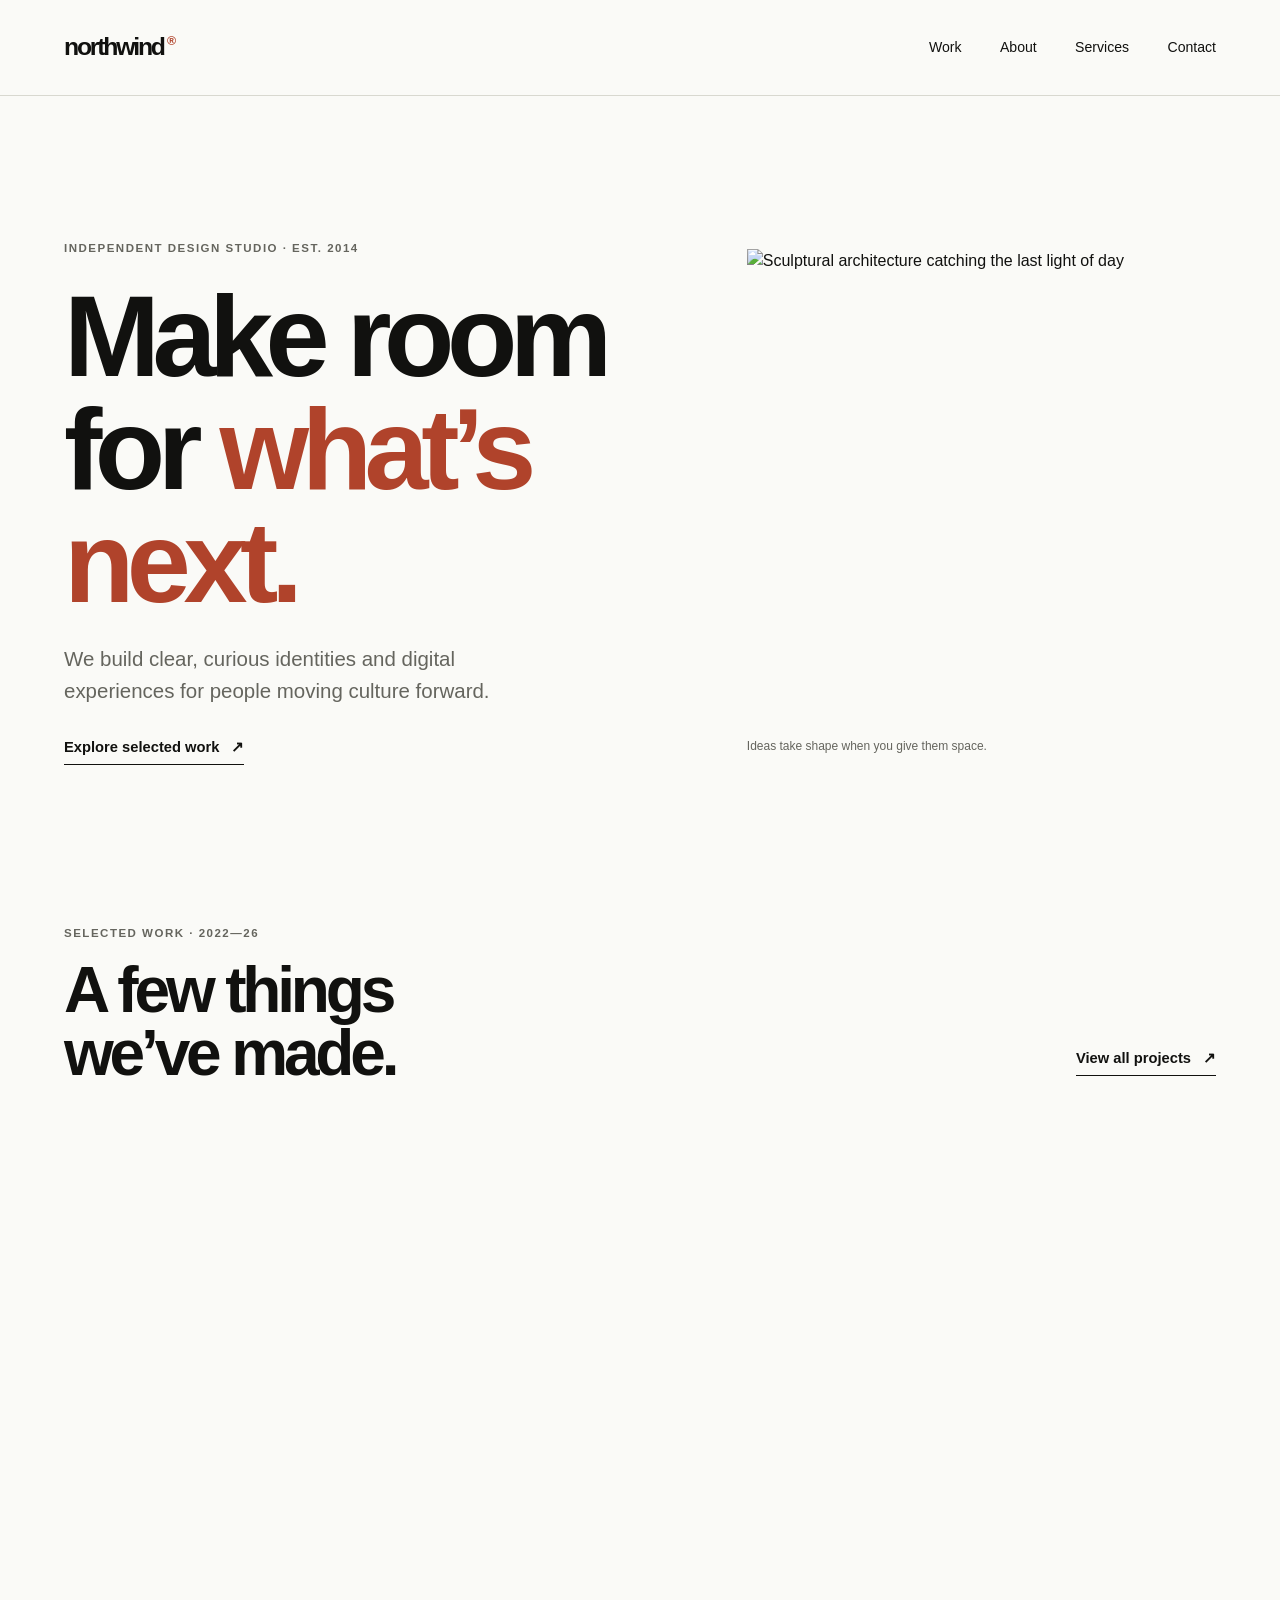
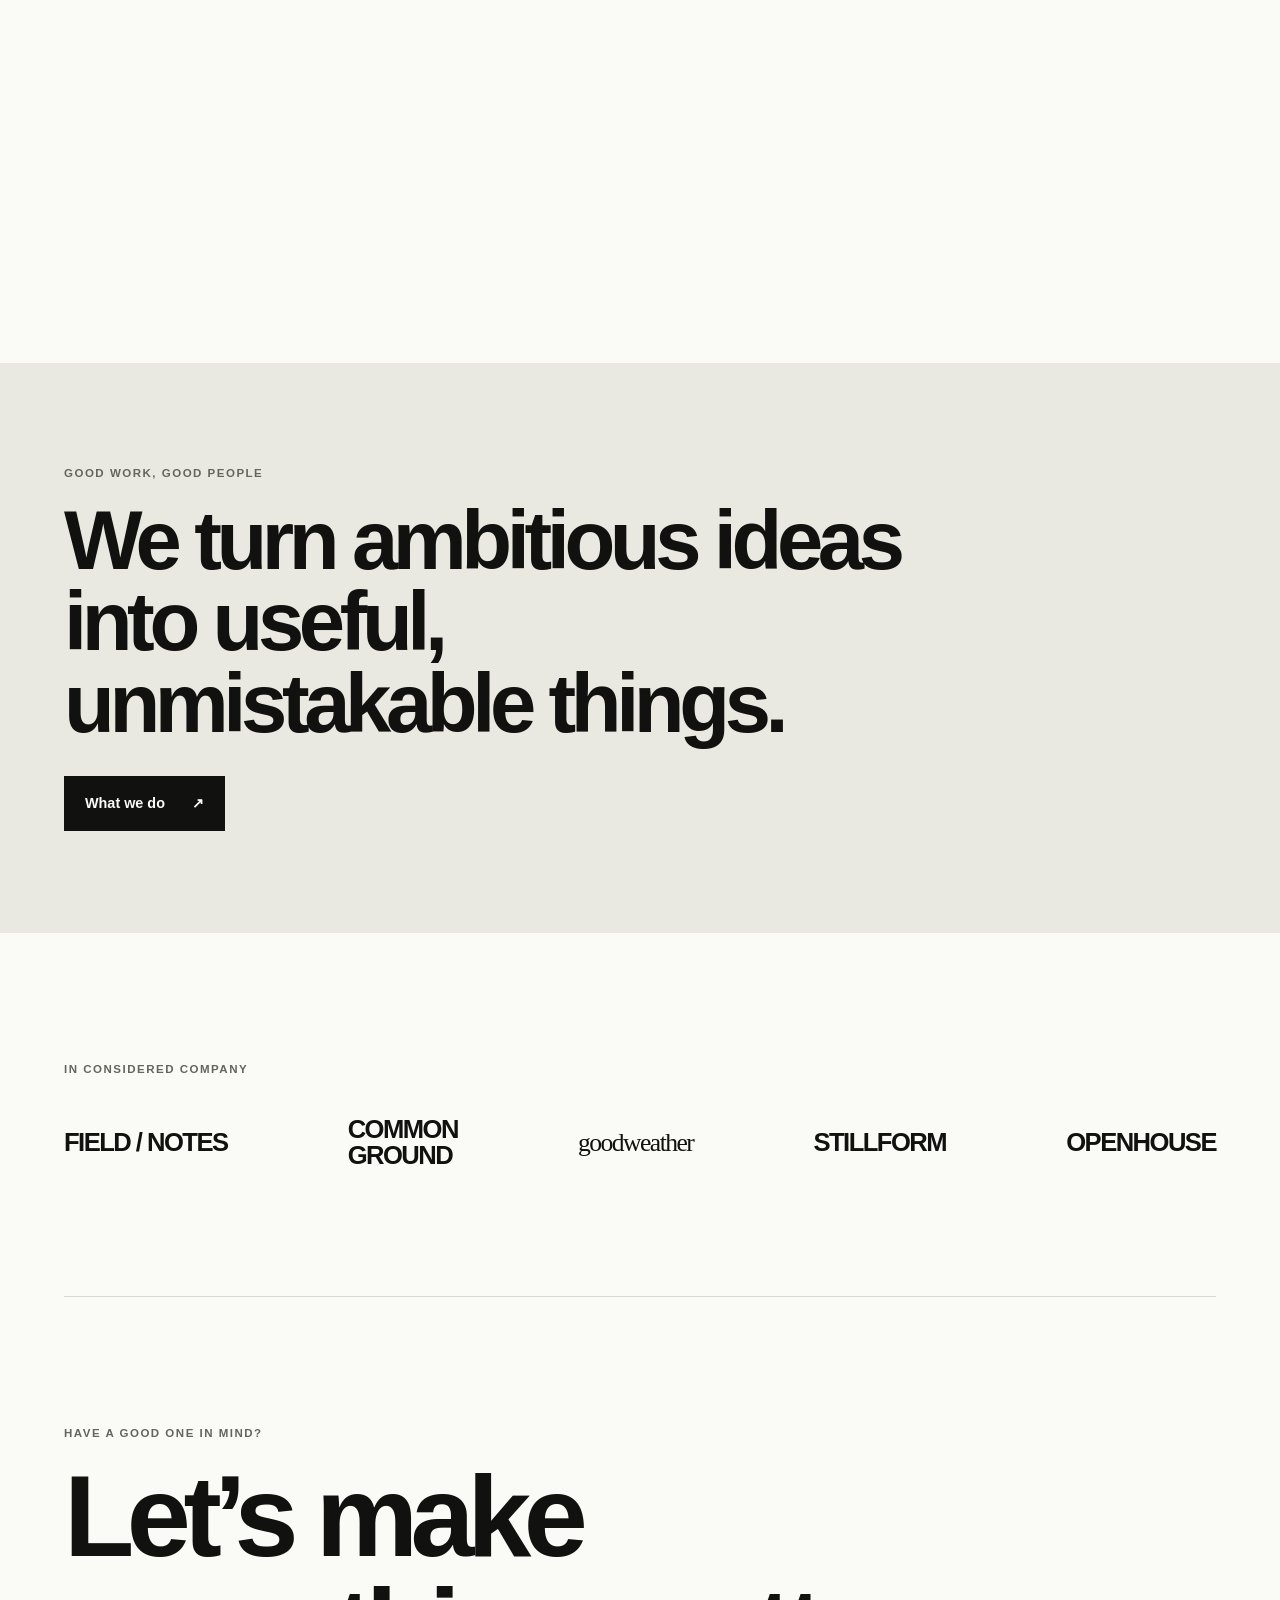
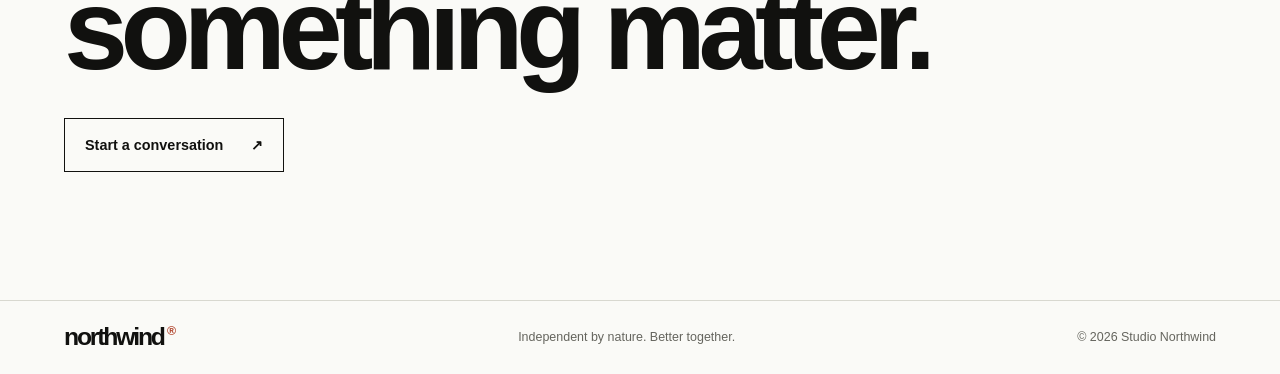
==== index.html @ aae9ed0c "feat: add page favicons and responsive image improvements Add matching data-URI favicons, responsive" ====
<!doctype html>
<html lang="en">
<head>
  <meta charset="utf-8">
  <meta name="viewport" content="width=device-width, initial-scale=1">
  <meta name="description" content="Studio Northwind is an independent design studio shaping thoughtful brands, digital experiences and objects for a changing world.">
  <meta name="theme-color" content="#fafaf7">
  <title>Studio Northwind — Independent Design Studio</title>
  <link rel="icon" href="data:image/svg+xml,<svg xmlns='http://www.w3.org/2000/svg' viewBox='0 0 32 32'><rect width='32' height='32' fill='%2311110f'/><circle cx='16' cy='16' r='6' fill='%23b0432b'/></svg>">
  <link rel="preconnect" href="https://picsum.photos">
  <link rel="stylesheet" href="style.css">
  <script type="module" src="main.js"></script>
  <noscript><style>.reveal{opacity:1!important;transform:none!important}</style></noscript>
</head>
<body>
  <a class="skip-link" href="#main">Skip to main content</a>
  <header class="site-header">
    <a class="wordmark" href="index.html" aria-label="Studio Northwind home">northwind<span>®</span></a>
    <button class="menu-toggle" type="button" aria-expanded="false" aria-controls="primary-nav" aria-label="Open navigation"><span></span><span></span></button>
    <nav class="primary-nav" id="primary-nav" aria-label="Main navigation">
      <a href="work.html">Work</a><a href="about.html">About</a><a href="services.html">Services</a><a href="contact.html">Contact</a>
    </nav>
  </header>
  <main id="main">
    <section class="home-hero page-wrap">
      <div class="hero-copy">
        <p class="eyebrow">Independent design studio · Est. 2014</p>
        <h1>Make room<br>for <span>what’s next.</span></h1>
        <p class="hero-intro">We build clear, curious identities and digital experiences for people moving culture forward.</p>
        <a class="text-link" href="work.html">Explore selected work <span aria-hidden="true">↗</span></a>
      </div>
      <figure class="hero-image">
        <img src="https://picsum.photos/seed/northwind-hero/1000/760" width="1000" height="760" alt="Sculptural architecture catching the last light of day" fetchpriority="high">
        <figcaption>Ideas take shape when you give them space.</figcaption>
      </figure>
    </section>

    <section class="section page-wrap" aria-labelledby="featured-title">
      <div class="section-heading">
        <div><p class="eyebrow">Selected work · 2022—26</p><h2 id="featured-title">A few things<br>we’ve made.</h2></div>
        <a class="text-link" href="work.html">View all projects <span aria-hidden="true">↗</span></a>
      </div>
      <div class="project-grid">
        <article class="project-card reveal"><a href="work.html#field-notes"><img src="https://picsum.photos/seed/northwind-field/900/700" srcset="https://picsum.photos/seed/northwind-field/480/384 480w, https://picsum.photos/seed/northwind-field/900/700 900w" sizes="(min-width: 1024px) 30vw, (min-width: 480px) 45vw, calc(100vw - 2.5rem)" width="900" height="700" loading="lazy" alt="Warm-toned landscape for Field Notes botanical drinks"><div class="project-meta"><h3>Field Notes</h3><p>Identity, Packaging</p></div></a></article>
        <article class="project-card reveal"><a href="work.html#common-ground"><img src="https://picsum.photos/seed/northwind-common/900/700" srcset="https://picsum.photos/seed/northwind-common/480/384 480w, https://picsum.photos/seed/northwind-common/900/700 900w" sizes="(min-width: 1024px) 30vw, (min-width: 480px) 45vw, calc(100vw - 2.5rem)" width="900" height="700" loading="lazy" alt="Minimal gallery interior for Common Ground"><div class="project-meta"><h3>Common Ground</h3><p>Digital, Strategy</p></div></a></article>
        <article class="project-card reveal"><a href="work.html#stillform"><img src="https://picsum.photos/seed/northwind-still/900/700" srcset="https://picsum.photos/seed/northwind-still/480/384 480w, https://picsum.photos/seed/northwind-still/900/700 900w" sizes="(min-width: 1024px) 30vw, (min-width: 480px) 45vw, calc(100vw - 2.5rem)" width="900" height="700" loading="lazy" alt="Sculptural ceramic object from Stillform Studio"><div class="project-meta"><h3>Stillform</h3><p>Identity, Campaign</p></div></a></article>
        <article class="project-card reveal"><a href="work.html#goodweather"><img src="https://picsum.photos/seed/northwind-weather/900/700" srcset="https://picsum.photos/seed/northwind-weather/480/384 480w, https://picsum.photos/seed/northwind-weather/900/700 900w" sizes="(min-width: 1024px) 30vw, (min-width: 480px) 45vw, calc(100vw - 2.5rem)" width="900" height="700" loading="lazy" alt="Bright sunlit scene for Goodweather outdoor goods"><div class="project-meta"><h3>Goodweather</h3><p>Identity, Digital</p></div></a></article>
        <article class="project-card reveal"><a href="work.html#openhouse"><img src="https://picsum.photos/seed/northwind-house/900/700" srcset="https://picsum.photos/seed/northwind-house/480/384 480w, https://picsum.photos/seed/northwind-house/900/700 900w" sizes="(min-width: 1024px) 30vw, (min-width: 480px) 45vw, calc(100vw - 2.5rem)" width="900" height="700" loading="lazy" alt="Contemporary timber home surrounded by greenery"><div class="project-meta"><h3>Openhouse</h3><p>Editorial, Identity</p></div></a></article>
        <article class="project-card reveal"><a href="work.html#bluehour"><img src="https://picsum.photos/seed/northwind-blue/900/700" srcset="https://picsum.photos/seed/northwind-blue/480/384 480w, https://picsum.photos/seed/northwind-blue/900/700 900w" sizes="(min-width: 1024px) 30vw, (min-width: 480px) 45vw, calc(100vw - 2.5rem)" width="900" height="700" loading="lazy" alt="Blue hour sky above a quiet coastal landscape"><div class="project-meta"><h3>Blue Hour</h3><p>Packaging, Motion</p></div></a></article>
      </div>
    </section>

    <section class="what-strip" aria-labelledby="what-title">
      <div class="page-wrap what-inner"><p class="eyebrow">Good work, good people</p><h2 id="what-title">We turn ambitious ideas into useful, unmistakable things.</h2><a class="button button-dark" href="services.html">What we do <span aria-hidden="true">↗</span></a></div>
    </section>

    <section class="clients page-wrap" aria-labelledby="clients-title">
      <p class="eyebrow" id="clients-title">In considered company</p>
      <ul class="client-list"><li>FIELD / NOTES</li><li>COMMON<br>GROUND</li><li>goodweather</li><li>STILLFORM</li><li>OPENHOUSE</li></ul>
    </section>

    <section class="cta-band page-wrap">
      <p class="eyebrow">Have a good one in mind?</p><h2>Let’s make<br>something matter.</h2><a class="button" href="contact.html">Start a conversation <span aria-hidden="true">↗</span></a>
    </section>
  </main>
  <footer class="site-footer"><a class="wordmark" href="index.html">northwind<span>®</span></a><p>Independent by nature. Better together.</p><p>© <span data-year>2026</span> Studio Northwind</p></footer>
</body>
</html>
---- style.css ----
:root {
  color-scheme: light;
  --paper: #fafaf7;
  --ink: #11110f;
  --muted: #65655e;
  --line: #d8d8d0;
  --accent: #b0432b;
  --content: 1440px;
  --gutter: clamp(1.25rem, 5vw, 5.5rem);
  --space-section: clamp(5rem, 10vw, 10rem);
  font-family: Arial, Helvetica, sans-serif;
}

* { box-sizing: border-box; }
html { scroll-behavior: smooth; }
body { margin: 0; background: var(--paper); color: var(--ink); font-size: 1rem; line-height: 1.55; }
img { display: block; width: 100%; height: auto; }
a { color: inherit; }
button, input, select, textarea { font: inherit; }
button { color: inherit; }
:focus-visible { outline: 3px solid var(--accent); outline-offset: 4px; }
.page-wrap { width: min(100% - 2 * var(--gutter), var(--content)); margin-inline: auto; }
.visually-hidden { position: absolute; width: 1px; height: 1px; padding: 0; margin: -1px; overflow: hidden; clip: rect(0, 0, 0, 0); white-space: nowrap; border: 0; }
.skip-link { position: absolute; z-index: 20; top: .75rem; left: .75rem; padding: .8rem 1rem; transform: translateY(-160%); background: var(--ink); color: var(--paper); }
.skip-link:focus { transform: translateY(0); }

.site-header { position: sticky; z-index: 10; top: 0; display: flex; align-items: center; justify-content: space-between; min-height: 5.25rem; padding: .9rem var(--gutter); border-bottom: 1px solid var(--line); background: rgb(250 250 247 / 96%); }
.wordmark { font-size: 1.55rem; font-weight: 800; letter-spacing: -.09em; line-height: 1; text-decoration: none; }
.wordmark span { margin-left: .2rem; color: var(--accent); font-size: .5em; vertical-align: top; letter-spacing: 0; }
.primary-nav { display: flex; align-items: center; gap: clamp(1.4rem, 3vw, 3rem); }
.primary-nav a { position: relative; padding-block: .5rem; font-size: .88rem; text-decoration: none; }
.primary-nav a::after { position: absolute; right: 0; bottom: .1rem; left: 0; height: 1px; content: ""; background: var(--accent); transform: scaleX(0); transform-origin: left; transition: transform .22s ease; }
.primary-nav a:hover::after, .primary-nav a:focus-visible::after, .primary-nav a[aria-current="page"]::after { transform: scaleX(1); }
.menu-toggle { display: none; width: 2.8rem; height: 2.8rem; align-items: center; justify-content: center; flex-direction: column; gap: .35rem; border: 1px solid var(--line); background: transparent; cursor: pointer; }
.menu-toggle span { display: block; width: 1.1rem; height: 1px; background: var(--ink); transition: transform .2s ease; }
.menu-toggle[aria-expanded="true"] span:first-child { transform: translateY(3px) rotate(45deg); }
.menu-toggle[aria-expanded="true"] span:last-child { transform: translateY(-3px) rotate(-45deg); }

h1, h2, h3, p, figure { margin-top: 0; }
h1, h2 { font-weight: 600; letter-spacing: -.065em; line-height: .98; }
h1 { margin-bottom: 1.5rem; font-size: clamp(3.5rem, 9vw, 8.5rem); }
h2 { font-size: clamp(2.5rem, 5vw, 5rem); }
h1 span, h2 span { color: var(--accent); }
.eyebrow { margin-bottom: 1.15rem; color: var(--muted); font-size: .72rem; font-weight: 700; letter-spacing: .13em; line-height: 1.4; text-transform: uppercase; }
.text-link { display: inline-flex; align-items: center; gap: .75rem; padding-bottom: .3rem; border-bottom: 1px solid var(--ink); font-size: .92rem; font-weight: 600; text-decoration: none; }
.text-link span, .button span { transition: transform .2s ease; }
.text-link:hover span, .button:hover span { transform: translate(3px, -3px); }
.button { display: inline-flex; min-height: 3.4rem; align-items: center; justify-content: center; gap: 1.7rem; padding: .9rem 1.25rem; border: 1px solid var(--ink); background: transparent; color: var(--ink); font-size: .9rem; font-weight: 600; text-decoration: none; transition: color .2s ease, background-color .2s ease, transform .2s ease; }
.button:hover { transform: translateY(-2px); background: var(--ink); color: var(--paper); }
.button-dark { background: var(--ink); color: var(--paper); }
.button-dark:hover { background: var(--accent); border-color: var(--accent); color: #fff; }

.home-hero { display: grid; gap: 2.5rem; padding-top: clamp(3.5rem, 8vw, 7rem); }
.hero-copy { align-self: center; }
.hero-copy h1 { margin-top: 1.5rem; }
.hero-intro { max-width: 29rem; margin-bottom: 1.8rem; color: var(--muted); font-size: clamp(1.05rem, 1.6vw, 1.35rem); }
.hero-image { position: relative; margin-bottom: 0; }
.hero-image img { aspect-ratio: 1.18; object-fit: cover; }
.hero-image figcaption { margin-top: .65rem; color: var(--muted); font-size: .75rem; }
.section { padding-block: var(--space-section); }
.section-heading { display: flex; align-items: end; justify-content: space-between; gap: 2rem; margin-bottom: 2.5rem; }
.section-heading h2 { margin-bottom: 0; }
.section-heading > .text-link { margin-bottom: .55rem; }
.project-grid { display: grid; grid-template-columns: 1fr; gap: 2.5rem 1.15rem; }
.project-card { min-width: 0; }
.project-card a, .project-open { display: block; width: 100%; padding: 0; border: 0; background: transparent; color: inherit; text-align: left; text-decoration: none; cursor: pointer; }
.project-card img { aspect-ratio: 1.25; object-fit: cover; transition: transform .5s ease; }
.project-card a, .project-card .project-open { overflow: hidden; }
.project-card:hover img, .project-card:focus-within img { transform: scale(1.035); }
.project-meta { display: flex; align-items: start; justify-content: space-between; gap: 1rem; padding-top: .9rem; }
.project-meta h3, .project-meta strong { display: block; margin: 0; font-size: 1rem; font-weight: 600; }
.project-meta p, .project-meta small { display: block; margin: .2rem 0 0; color: var(--muted); font-size: .8rem; font-weight: 400; }
.project-arrow { color: var(--accent); }
.what-strip { padding-block: clamp(4rem, 8vw, 7rem); background: #e9e9e2; }
.what-inner { display: grid; justify-items: start; }
.what-inner h2 { max-width: 850px; margin-bottom: 2rem; font-size: clamp(2.6rem, 6.5vw, 6rem); }
.clients { padding-block: var(--space-section); border-bottom: 1px solid var(--line); }
.client-list { display: flex; align-items: center; justify-content: space-between; gap: 1.5rem; flex-wrap: wrap; margin: 2.5rem 0 0; padding: 0; list-style: none; }
.client-list li { font-size: clamp(1rem, 2vw, 1.7rem); font-weight: 700; letter-spacing: -.06em; line-height: 1; }
.client-list li:nth-child(3) { font-family: Georgia, serif; font-weight: 400; }
.cta-band { display: grid; justify-items: start; padding-block: var(--space-section); }
.cta-band h2 { margin-bottom: 2rem; font-size: clamp(3.5rem, 9vw, 8rem); }
.site-footer { display: flex; align-items: center; justify-content: space-between; gap: 1.5rem; flex-wrap: wrap; padding: 1.5rem var(--gutter); border-top: 1px solid var(--line); }
.site-footer p { margin: 0; color: var(--muted); font-size: .78rem; }

.page-hero { padding-block: clamp(5rem, 12vw, 10rem) clamp(4rem, 8vw, 7rem); }
.page-hero h1 { margin-bottom: 1.7rem; }
.lede { max-width: 39rem; margin-bottom: 0; color: var(--muted); font-size: clamp(1.12rem, 2vw, 1.45rem); }
.two-column { display: grid; grid-template-columns: 1fr; gap: 2rem; }
.story-section { padding-block: 2rem var(--space-section); }
.story-section h2, .contact-details h2, .values-section h2 { margin-bottom: 0; font-size: clamp(2.7rem, 5.5vw, 5.5rem); }
.body-copy { max-width: 38rem; color: #393934; }
.body-copy p { margin-bottom: 1.3rem; }
.section-note { max-width: 17rem; margin: 0 0 .35rem; color: var(--muted); }
.team-grid { display: grid; grid-template-columns: repeat(2, minmax(0, 1fr)); gap: 2rem .9rem; }
.team-card img { aspect-ratio: .92; object-fit: cover; filter: saturate(.78); }
.team-card h3 { margin: .75rem 0 .1rem; font-size: .95rem; }
.team-card p { margin-bottom: 0; color: var(--muted); font-size: .78rem; }
.values-section { padding-block: var(--space-section); background: #e9e9e2; }
.values-list article { display: grid; grid-template-columns: 2.5rem 1fr; gap: 1rem; padding-block: 1.4rem; border-top: 1px solid #c9c9c1; }
.values-list article > span { color: var(--accent); font-size: .8rem; }
.values-list h3 { margin-bottom: .4rem; font-size: 1.2rem; }
.values-list p { max-width: 32rem; margin-bottom: 0; color: #4b4b45; }
.timeline-section > h2 { margin-bottom: 2.5rem; }
.timeline { display: grid; grid-template-columns: 1fr; margin: 0; padding: 0; list-style: none; }
.timeline li { display: grid; grid-template-columns: 4rem 1fr; gap: 1rem; padding: 1.25rem 0; border-top: 1px solid var(--line); }
.timeline time { color: var(--accent); font-size: .85rem; font-weight: 700; }
.timeline p { max-width: 38rem; margin: 0; }

.services-grid { display: grid; grid-template-columns: 1fr; border-top: 1px solid var(--line); }
.service-card { padding: 2rem 0; border-bottom: 1px solid var(--line); }
.service-icon { display: inline-grid; width: 3rem; height: 3rem; place-items: center; margin-bottom: 2rem; border: 1px solid var(--line); border-radius: 50%; color: var(--accent); font-size: 1.35rem; }
.service-card h2 { margin-bottom: .8rem; font-size: clamp(2rem, 3.5vw, 3.1rem); }
.service-card > p:not(.eyebrow) { max-width: 28rem; min-height: 4.5rem; color: var(--muted); }
.service-card h3 { margin-top: 1.7rem; margin-bottom: .7rem; font-size: .78rem; }
.service-card ul { margin: 0; padding: 0; color: var(--muted); font-size: .84rem; list-style: none; }
.service-card li { padding-block: .35rem; border-top: 1px solid var(--line); }
.service-note { display: grid; justify-items: start; gap: 1rem; padding-block: var(--space-section); }
.service-note > p:not(.eyebrow) { max-width: 42rem; margin: 0 0 .5rem; font-size: clamp(1.5rem, 3vw, 2.5rem); letter-spacing: -.04em; line-height: 1.2; }

.filter-row { display: flex; gap: .4rem; flex-wrap: wrap; margin-bottom: 2rem; }
.filter-button { display: inline-flex; min-height: 2.7rem; align-items: center; gap: .45rem; padding: .55rem .85rem; border: 1px solid var(--line); background: transparent; font-size: .83rem; cursor: pointer; transition: background-color .2s ease, color .2s ease, border-color .2s ease; }
.filter-button span { color: inherit; font-size: .66rem; opacity: .7; }
.filter-button:hover, .filter-button.is-active { border-color: var(--ink); background: var(--ink); color: var(--paper); }
.portfolio-section { padding-bottom: 2rem; }
.project-card[hidden] { display: none; }
.project-dialog { position: fixed; width: min(90vw, 620px); max-width: none; padding: clamp(2rem, 5vw, 4rem); border: 1px solid var(--line); background: var(--paper); color: var(--ink); }
.project-dialog::backdrop { background: rgb(17 17 15 / 65%); }
.project-dialog h2 { margin-bottom: 1rem; font-size: clamp(2.8rem, 7vw, 5rem); }
.project-dialog > p:not(.eyebrow) { margin-bottom: 1.8rem; color: var(--muted); font-size: 1.05rem; }
.dialog-close { position: absolute; top: 1rem; right: 1rem; width: 2.5rem; height: 2.5rem; border: 1px solid var(--line); background: transparent; font-size: 1.5rem; line-height: 1; cursor: pointer; }

.contact-section { padding-bottom: var(--space-section); }
.contact-details h2 { margin-bottom: 2rem; }
.contact-details address { margin-bottom: 1.5rem; font-style: normal; }
.contact-details > p { margin-bottom: 1.5rem; }
.contact-details a { text-decoration-thickness: 1px; text-underline-offset: .2rem; }
.hours { color: var(--muted); font-size: .9rem; }
.hours span { color: var(--ink); font-weight: 600; }
.contact-form { display: grid; gap: 1.2rem; }
.form-field { display: grid; gap: .45rem; }
.form-field > label { font-size: .85rem; font-weight: 600; }
.optional { color: var(--muted); font-size: .78rem; font-weight: 400; }
.form-field input:not([type="checkbox"]), .form-field select, .form-field textarea { width: 100%; min-height: 3.1rem; padding: .75rem .8rem; border: 1px solid #aaa99f; border-radius: 0; background: transparent; color: var(--ink); }
.form-field textarea { min-height: 9rem; resize: vertical; }
.form-field [aria-invalid="true"] { border-color: #a52e20 !important; }
.field-error { min-height: 0; margin: 0; color: #922b20; font-size: .78rem; }
.field-hint { margin: 0; color: var(--muted); font-size: .75rem; }
.consent-field > label { display: flex; align-items: start; gap: .7rem; font-weight: 400; line-height: 1.4; }
.consent-field input { width: 1.1rem; height: 1.1rem; flex: 0 0 auto; margin: .12rem 0 0; accent-color: var(--accent); }
.submit-button { justify-self: start; cursor: pointer; }
.submit-button:disabled { cursor: wait; opacity: .65; }
.form-success { margin: .5rem 0 0; padding: 1rem; border-left: 3px solid var(--accent); background: #e9e9e2; }
.not-found { display: flex; min-height: 70vh; align-items: flex-start; justify-content: center; flex-direction: column; padding-block: 5rem; }
.not-found h1 { margin-bottom: .8rem; font-size: clamp(7rem, 24vw, 17rem); }
.not-found h2 { margin-bottom: 1rem; font-size: clamp(2rem, 5vw, 4rem); }
.not-found > p:not(.eyebrow) { max-width: 33rem; margin-bottom: 2rem; color: var(--muted); }

.reveal { opacity: 0; transform: translateY(18px); transition: opacity .55s ease, transform .55s ease; }
.reveal.is-visible { opacity: 1; transform: translateY(0); }
@media (min-width: 480px) {
  .project-grid { grid-template-columns: repeat(2, minmax(0, 1fr)); gap: 3rem 1.2rem; }
  .services-grid { grid-template-columns: repeat(2, minmax(0, 1fr)); column-gap: 2rem; }
  .team-grid { gap: 2.5rem 1.2rem; }
}
@media (min-width: 768px) {
  .home-hero { grid-template-columns: 1.05fr .95fr; align-items: center; gap: 3rem; }
  .hero-image img { aspect-ratio: .9; }
  .two-column { grid-template-columns: 1fr 1fr; gap: clamp(3rem, 8vw, 9rem); }
  .team-grid { grid-template-columns: repeat(3, minmax(0, 1fr)); gap: 3rem 1.4rem; }
  .services-grid { grid-template-columns: repeat(3, minmax(0, 1fr)); column-gap: 2rem; }
  .service-card { padding: 2.5rem 0; }
  .timeline { grid-template-columns: repeat(4, minmax(0, 1fr)); }
  .timeline li { grid-template-columns: 1fr; align-content: start; gap: .75rem; min-height: 8rem; padding-right: 1rem; }
  .contact-details { position: sticky; top: 7rem; align-self: start; }
}
@media (min-width: 1024px) {
  .project-grid { grid-template-columns: repeat(3, minmax(0, 1fr)); column-gap: 1.5rem; }
  .portfolio-grid { row-gap: 3.5rem; }
  .home-hero { gap: 5rem; }
  .home-hero .hero-copy { padding-block: 2rem; }
  .team-grid { gap: 3.5rem 1.6rem; }
}
@media (min-width: 1280px) {
  .site-header { min-height: 6rem; }
  .home-hero { padding-top: 7rem; }
  .project-grid { column-gap: 1.8rem; }
}
@media (max-width: 767px) {
  .menu-toggle { display: flex; }
  .primary-nav { position: absolute; top: 100%; right: 0; left: 0; display: none; align-items: stretch; flex-direction: column; gap: 0; padding: .5rem var(--gutter) 1rem; border-bottom: 1px solid var(--line); background: var(--paper); }
  .primary-nav.is-open { display: flex; }
  .primary-nav a { padding-block: .9rem; border-bottom: 1px solid var(--line); font-size: 1rem; }
  .primary-nav a::after { display: none; }
  .section-heading { align-items: flex-start; flex-direction: column; }
  .section-heading > .text-link { margin-top: -.5rem; }
}
@media (prefers-reduced-motion: reduce) {
  *, *::before, *::after { scroll-behavior: auto !important; animation-duration: .01ms !important; animation-iteration-count: 1 !important; transition-duration: .01ms !important; }
  .reveal { opacity: 1; transform: none; }
}
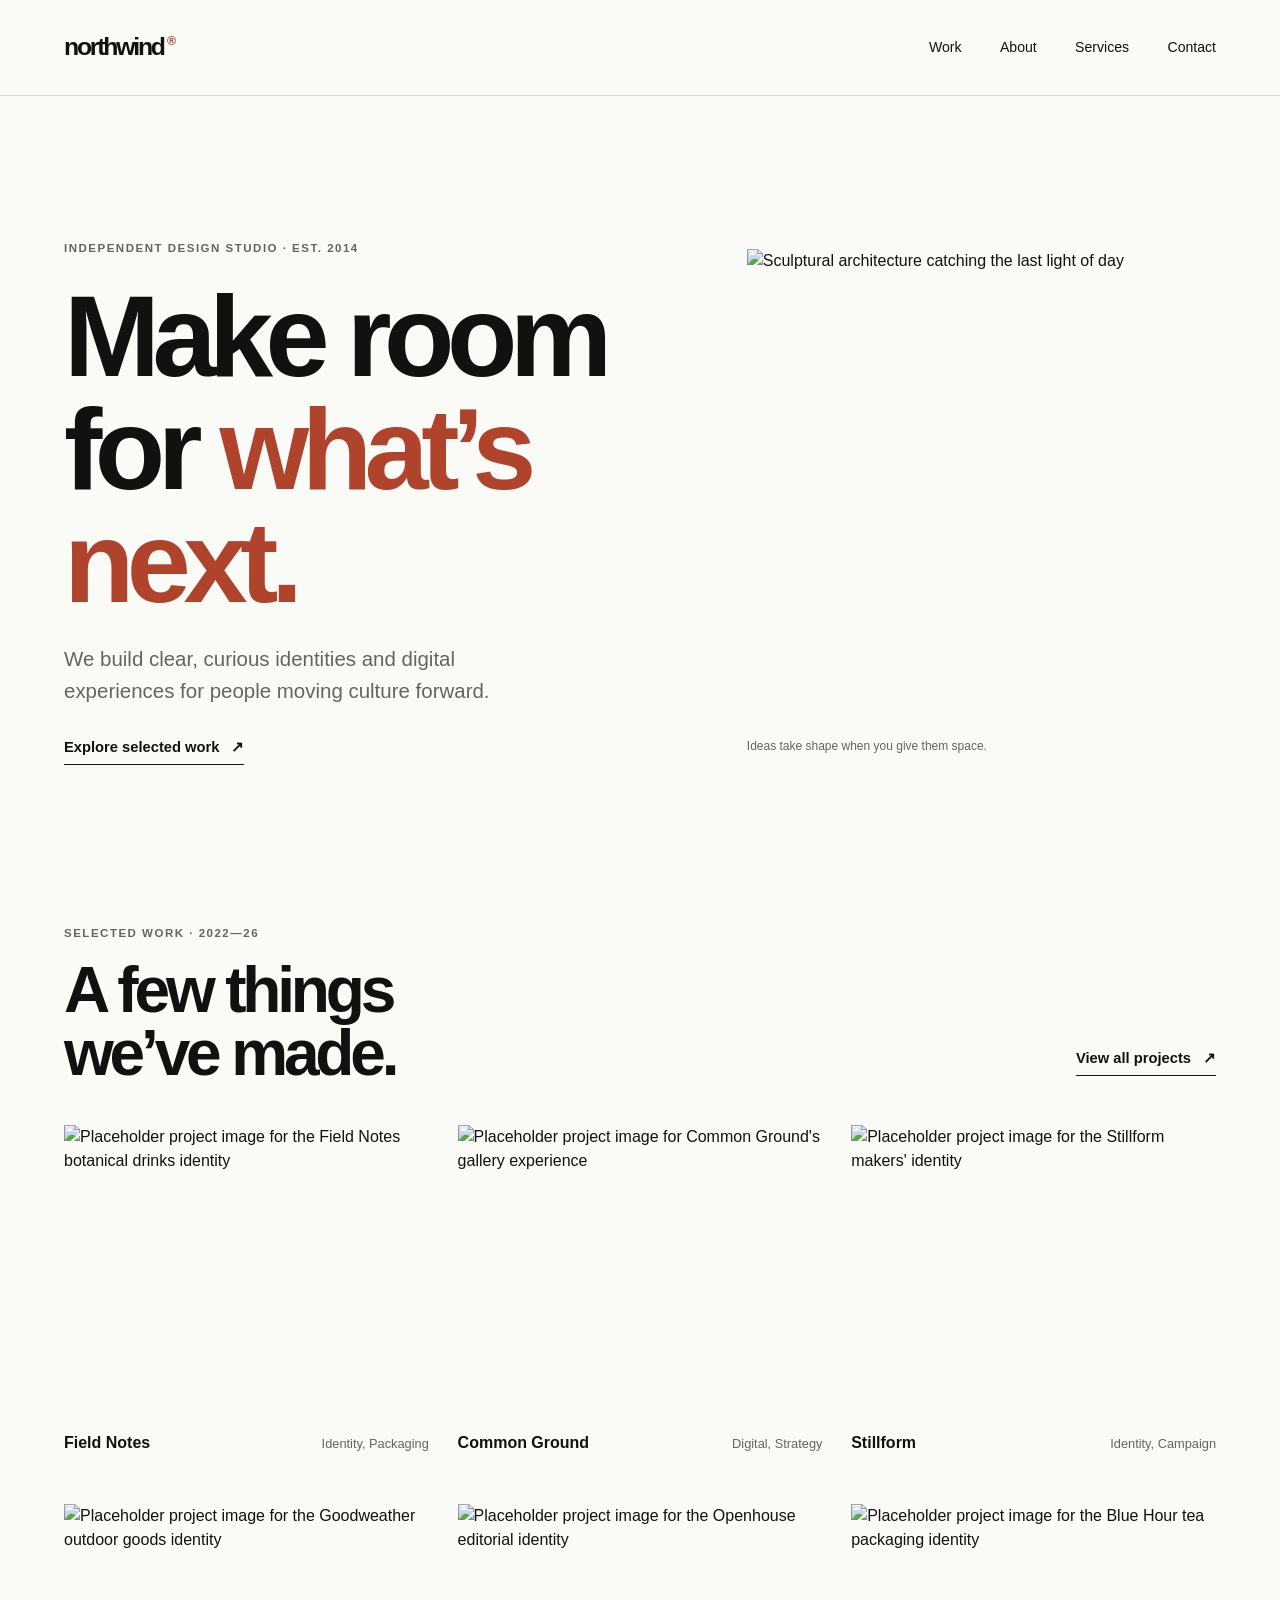
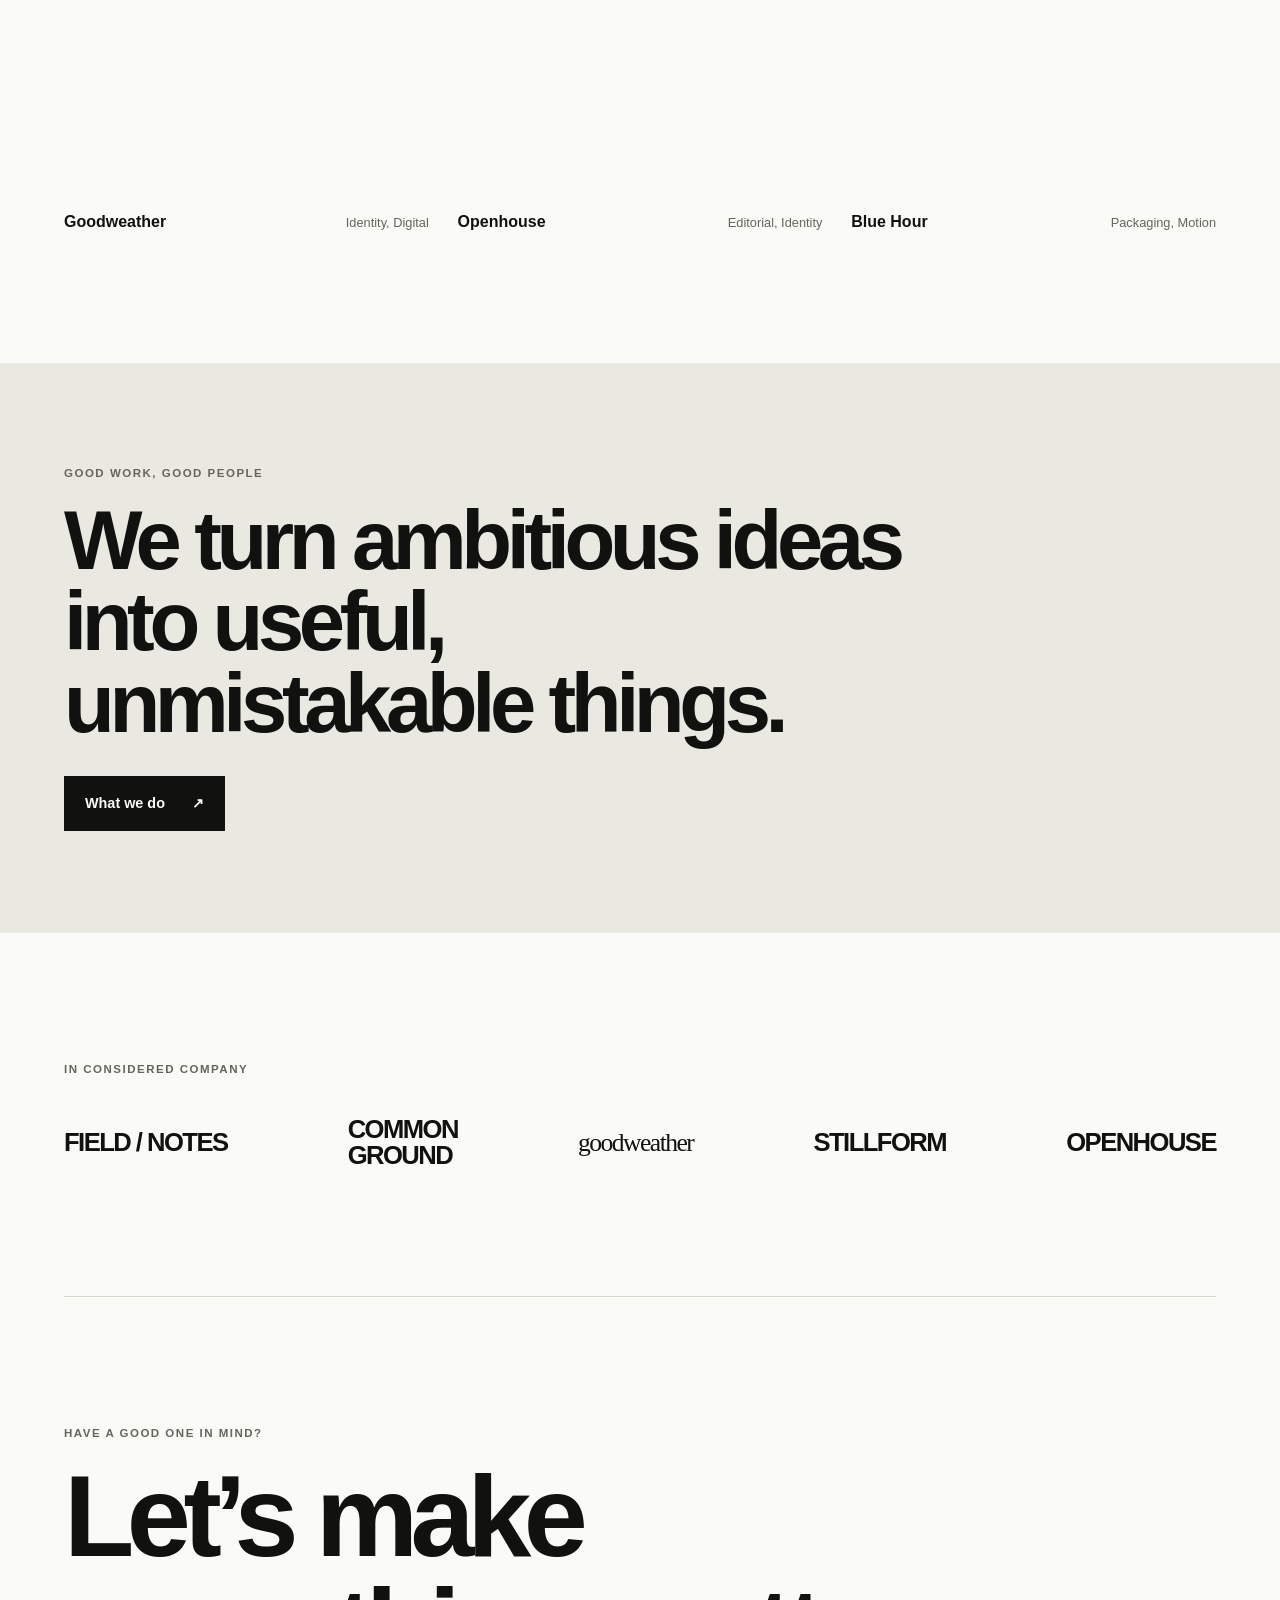
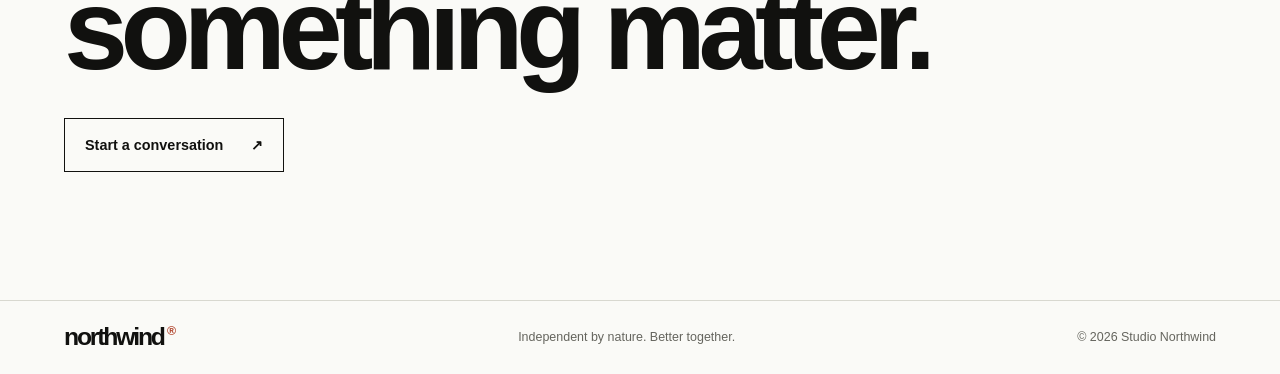
==== commit cc3064db: "Add detailed portfolio project case studies" ====
--- a/index.html
+++ b/index.html
@@ -10,6 +10,7 @@
   <link rel="preconnect" href="https://picsum.photos">
   <link rel="stylesheet" href="style.css">
   <script type="module" src="main.js"></script>
+  <script type="module" src="reveal.js"></script>
   <noscript><style>.reveal{opacity:1!important;transform:none!important}</style></noscript>
 </head>
 <body>
@@ -41,12 +42,12 @@
         <a class="text-link" href="work.html">View all projects <span aria-hidden="true">↗</span></a>
       </div>
       <div class="project-grid">
-        <article class="project-card reveal"><a href="work.html#field-notes"><img src="https://picsum.photos/seed/northwind-field/900/700" srcset="https://picsum.photos/seed/northwind-field/480/384 480w, https://picsum.photos/seed/northwind-field/900/700 900w" sizes="(min-width: 1024px) 30vw, (min-width: 480px) 45vw, calc(100vw - 2.5rem)" width="900" height="700" loading="lazy" alt="Warm-toned landscape for Field Notes botanical drinks"><div class="project-meta"><h3>Field Notes</h3><p>Identity, Packaging</p></div></a></article>
-        <article class="project-card reveal"><a href="work.html#common-ground"><img src="https://picsum.photos/seed/northwind-common/900/700" srcset="https://picsum.photos/seed/northwind-common/480/384 480w, https://picsum.photos/seed/northwind-common/900/700 900w" sizes="(min-width: 1024px) 30vw, (min-width: 480px) 45vw, calc(100vw - 2.5rem)" width="900" height="700" loading="lazy" alt="Minimal gallery interior for Common Ground"><div class="project-meta"><h3>Common Ground</h3><p>Digital, Strategy</p></div></a></article>
-        <article class="project-card reveal"><a href="work.html#stillform"><img src="https://picsum.photos/seed/northwind-still/900/700" srcset="https://picsum.photos/seed/northwind-still/480/384 480w, https://picsum.photos/seed/northwind-still/900/700 900w" sizes="(min-width: 1024px) 30vw, (min-width: 480px) 45vw, calc(100vw - 2.5rem)" width="900" height="700" loading="lazy" alt="Sculptural ceramic object from Stillform Studio"><div class="project-meta"><h3>Stillform</h3><p>Identity, Campaign</p></div></a></article>
-        <article class="project-card reveal"><a href="work.html#goodweather"><img src="https://picsum.photos/seed/northwind-weather/900/700" srcset="https://picsum.photos/seed/northwind-weather/480/384 480w, https://picsum.photos/seed/northwind-weather/900/700 900w" sizes="(min-width: 1024px) 30vw, (min-width: 480px) 45vw, calc(100vw - 2.5rem)" width="900" height="700" loading="lazy" alt="Bright sunlit scene for Goodweather outdoor goods"><div class="project-meta"><h3>Goodweather</h3><p>Identity, Digital</p></div></a></article>
-        <article class="project-card reveal"><a href="work.html#openhouse"><img src="https://picsum.photos/seed/northwind-house/900/700" srcset="https://picsum.photos/seed/northwind-house/480/384 480w, https://picsum.photos/seed/northwind-house/900/700 900w" sizes="(min-width: 1024px) 30vw, (min-width: 480px) 45vw, calc(100vw - 2.5rem)" width="900" height="700" loading="lazy" alt="Contemporary timber home surrounded by greenery"><div class="project-meta"><h3>Openhouse</h3><p>Editorial, Identity</p></div></a></article>
-        <article class="project-card reveal"><a href="work.html#bluehour"><img src="https://picsum.photos/seed/northwind-blue/900/700" srcset="https://picsum.photos/seed/northwind-blue/480/384 480w, https://picsum.photos/seed/northwind-blue/900/700 900w" sizes="(min-width: 1024px) 30vw, (min-width: 480px) 45vw, calc(100vw - 2.5rem)" width="900" height="700" loading="lazy" alt="Blue hour sky above a quiet coastal landscape"><div class="project-meta"><h3>Blue Hour</h3><p>Packaging, Motion</p></div></a></article>
+        <article class="project-card reveal"><a href="project.html?id=field-notes"><img src="https://picsum.photos/seed/northwind-field/900/700" srcset="https://picsum.photos/seed/northwind-field/480/384 480w, https://picsum.photos/seed/northwind-field/900/700 900w" sizes="(min-width: 1024px) 30vw, (min-width: 480px) 45vw, calc(100vw - 2.5rem)" width="900" height="700" loading="lazy" alt="Placeholder project image for the Field Notes botanical drinks identity"><div class="project-meta"><h3>Field Notes</h3><p>Identity, Packaging</p></div></a></article>
+        <article class="project-card reveal"><a href="project.html?id=common-ground"><img src="https://picsum.photos/seed/northwind-common/900/700" srcset="https://picsum.photos/seed/northwind-common/480/384 480w, https://picsum.photos/seed/northwind-common/900/700 900w" sizes="(min-width: 1024px) 30vw, (min-width: 480px) 45vw, calc(100vw - 2.5rem)" width="900" height="700" loading="lazy" alt="Placeholder project image for Common Ground's gallery experience"><div class="project-meta"><h3>Common Ground</h3><p>Digital, Strategy</p></div></a></article>
+        <article class="project-card reveal"><a href="project.html?id=stillform"><img src="https://picsum.photos/seed/northwind-still/900/700" srcset="https://picsum.photos/seed/northwind-still/480/384 480w, https://picsum.photos/seed/northwind-still/900/700 900w" sizes="(min-width: 1024px) 30vw, (min-width: 480px) 45vw, calc(100vw - 2.5rem)" width="900" height="700" loading="lazy" alt="Placeholder project image for the Stillform makers' identity"><div class="project-meta"><h3>Stillform</h3><p>Identity, Campaign</p></div></a></article>
+        <article class="project-card reveal"><a href="project.html?id=goodweather"><img src="https://picsum.photos/seed/northwind-weather/900/700" srcset="https://picsum.photos/seed/northwind-weather/480/384 480w, https://picsum.photos/seed/northwind-weather/900/700 900w" sizes="(min-width: 1024px) 30vw, (min-width: 480px) 45vw, calc(100vw - 2.5rem)" width="900" height="700" loading="lazy" alt="Placeholder project image for the Goodweather outdoor goods identity"><div class="project-meta"><h3>Goodweather</h3><p>Identity, Digital</p></div></a></article>
+        <article class="project-card reveal"><a href="project.html?id=openhouse"><img src="https://picsum.photos/seed/northwind-house/900/700" srcset="https://picsum.photos/seed/northwind-house/480/384 480w, https://picsum.photos/seed/northwind-house/900/700 900w" sizes="(min-width: 1024px) 30vw, (min-width: 480px) 45vw, calc(100vw - 2.5rem)" width="900" height="700" loading="lazy" alt="Placeholder project image for the Openhouse editorial identity"><div class="project-meta"><h3>Openhouse</h3><p>Editorial, Identity</p></div></a></article>
+        <article class="project-card reveal"><a href="project.html?id=bluehour"><img src="https://picsum.photos/seed/northwind-blue/900/700" srcset="https://picsum.photos/seed/northwind-blue/480/384 480w, https://picsum.photos/seed/northwind-blue/900/700 900w" sizes="(min-width: 1024px) 30vw, (min-width: 480px) 45vw, calc(100vw - 2.5rem)" width="900" height="700" loading="lazy" alt="Placeholder project image for the Blue Hour tea packaging identity"><div class="project-meta"><h3>Blue Hour</h3><p>Packaging, Motion</p></div></a></article>
       </div>
     </section>
 
--- a/style.css
+++ b/style.css
@@ -124,11 +124,97 @@
 .filter-button:hover, .filter-button.is-active { border-color: var(--ink); background: var(--ink); color: var(--paper); }
 .portfolio-section { padding-bottom: 2rem; }
 .project-card[hidden] { display: none; }
-.project-dialog { position: fixed; width: min(90vw, 620px); max-width: none; padding: clamp(2rem, 5vw, 4rem); border: 1px solid var(--line); background: var(--paper); color: var(--ink); }
-.project-dialog::backdrop { background: rgb(17 17 15 / 65%); }
-.project-dialog h2 { margin-bottom: 1rem; font-size: clamp(2.8rem, 7vw, 5rem); }
-.project-dialog > p:not(.eyebrow) { margin-bottom: 1.8rem; color: var(--muted); font-size: 1.05rem; }
-.dialog-close { position: absolute; top: 1rem; right: 1rem; width: 2.5rem; height: 2.5rem; border: 1px solid var(--line); background: transparent; font-size: 1.5rem; line-height: 1; cursor: pointer; }
+.case-study { padding-top: clamp(2rem, 5vw, 4rem); }
+.case-heading { max-width: 62rem; padding-block: 1rem clamp(2rem, 5vw, 4rem); }
+.case-back { margin-bottom: clamp(3rem, 8vw, 7rem); }
+.case-heading .eyebrow { margin-bottom: 1.4rem; }
+.case-heading h1 { margin-bottom: 1.2rem; }
+.case-heading .lede { max-width: 46rem; }
+.case-tags { display: flex; flex-wrap: wrap; gap: .55rem; margin: 2rem 0 0; padding: 0; list-style: none; }
+.case-tags li { padding: .5rem .75rem; border: 1px solid var(--line); color: var(--muted); font-size: .75rem; }
+.case-hero-figure { margin: 0 0 var(--space-section); }
+.case-hero-image { width: 100%; max-height: 76vh; aspect-ratio: 1.35; object-fit: cover; background: #e9e9e2; }
+.case-hero-figure figcaption, .case-supporting-image figcaption, .case-gallery-item figcaption { margin-top: .75rem; color: var(--muted); font-size: .78rem; }
+.case-section { padding-block: clamp(4rem, 9vw, 8rem); border-top: 1px solid var(--line); }
+.case-section h2, .case-gallery-heading h2 { margin-bottom: 0; font-size: clamp(2.6rem, 5.5vw, 5.4rem); }
+.case-intro, .case-challenge, .case-strategy, .case-deliverables, .case-credits { display: grid; grid-template-columns: 1fr; gap: 2rem; }
+.case-copy { max-width: 43rem; color: #393934; }
+.case-copy p { margin-bottom: 1.25rem; }
+.case-copy p:last-child { margin-bottom: 0; }
+.case-challenge { background: #e9e9e2; box-shadow: 0 0 0 100vmax #e9e9e2; clip-path: inset(0 -100vmax); }
+.case-statement { max-width: 47rem; margin: 0; font-size: clamp(1.45rem, 3vw, 2.4rem); letter-spacing: -.035em; line-height: 1.22; }
+.case-strategy-copy { max-width: 38rem; }
+.case-strategy-copy h2 { margin-bottom: 1.5rem; }
+.case-strategy-copy > p:last-child { max-width: 36rem; margin-bottom: 0; color: var(--muted); font-size: 1.05rem; }
+.case-supporting-image { margin: 0; }
+.case-supporting-image img { aspect-ratio: .95; object-fit: cover; }
+.case-process > h2 { margin-bottom: 3rem; }
+.case-process-list { display: grid; grid-template-columns: 1fr; gap: 0; margin: 0; padding: 0; list-style: none; }
+.case-process-list li { display: grid; grid-template-columns: 3rem 1fr; gap: 1rem; padding: 1.4rem 0; border-top: 1px solid var(--line); }
+.case-step { color: var(--accent); font-size: .8rem; font-weight: 700; }
+.case-process-list h3 { margin-bottom: .4rem; font-size: 1.05rem; }
+.case-process-list p { max-width: 34rem; margin: 0; color: var(--muted); font-size: .9rem; }
+.deliverable-list { margin: 0; padding: 0; list-style: none; }
+.deliverable-list li { padding: .9rem 0; border-bottom: 1px solid var(--line); font-size: 1rem; }
+.deliverable-list li:first-child { border-top: 1px solid var(--line); }
+.case-gallery { border-top: 0; }
+.case-gallery-heading { display: flex; align-items: end; justify-content: space-between; gap: 2rem; margin-bottom: 2.5rem; }
+.case-gallery-heading > p { max-width: 13rem; margin: 0 0 .4rem; color: var(--muted); font-size: .85rem; }
+.case-gallery-grid { display: grid; grid-template-columns: 1fr; gap: 2rem 1.25rem; }
+.case-gallery-item { min-width: 0; margin: 0; }
+.gallery-trigger { position: relative; display: block; width: 100%; padding: 0; overflow: hidden; border: 0; background: #e9e9e2; cursor: zoom-in; text-align: left; }
+.gallery-trigger img { width: 100%; max-height: 70vh; object-fit: cover; transition: transform .45s ease; }
+.gallery-trigger:hover img, .gallery-trigger:focus-visible img { transform: scale(1.025); }
+.gallery-zoom { position: absolute; right: .8rem; bottom: .8rem; display: grid; width: 2.6rem; height: 2.6rem; place-items: center; background: var(--paper); color: var(--ink); }
+.case-gallery-tall .gallery-trigger img { aspect-ratio: .82; }
+.case-gallery-wide .gallery-trigger img { aspect-ratio: 1.35; }
+.case-gallery-standard .gallery-trigger img { aspect-ratio: 1.15; }
+.case-impact { padding-inline: var(--gutter); background: #e9e9e2; box-shadow: 0 0 0 100vmax #e9e9e2; clip-path: inset(0 -100vmax); }
+.case-impact h2 { margin-bottom: 1.7rem; }
+.case-impact > p:not(.eyebrow) { max-width: 48rem; margin-bottom: 1rem; font-size: clamp(1.2rem, 2.5vw, 1.8rem); }
+.case-impact small { color: var(--muted); font-size: .75rem; }
+.case-credit-list { margin: 0; }
+.case-credit-list > div { display: grid; grid-template-columns: minmax(6rem, .45fr) 1fr; gap: 1rem; padding: .9rem 0; border-top: 1px solid var(--line); }
+.case-credit-list dt { color: var(--muted); font-size: .82rem; }
+.case-credit-list dd { margin: 0; font-size: .9rem; }
+.next-project-section { padding-block: clamp(4rem, 9vw, 8rem); background: #e9e9e2; }
+.next-project-inner > h2 { margin-bottom: 2rem; font-size: clamp(2.7rem, 6vw, 5rem); }
+.next-project-card { display: grid; grid-template-columns: 1fr; margin-bottom: 2rem; background: var(--paper); text-decoration: none; }
+.next-project-image { aspect-ratio: 1.3; object-fit: cover; }
+.next-project-copy { display: grid; align-content: center; justify-items: start; gap: .6rem; padding: clamp(1.5rem, 4vw, 3rem); }
+.next-project-copy .eyebrow { margin: 0; }
+.next-project-copy > strong { font-size: clamp(2rem, 5vw, 3.5rem); letter-spacing: -.05em; }
+.next-project-copy > span:last-child { color: var(--muted); font-size: .85rem; }
+.next-project-card:hover .next-project-image { filter: brightness(.94); }
+.gallery-lightbox { position: fixed; width: min(100vw, 1100px); max-width: none; max-height: 100dvh; grid-template-columns: auto minmax(0, 1fr) auto; align-items: center; gap: .75rem; padding: clamp(.75rem, 3vw, 2rem); overflow: auto; border: 1px solid var(--line); background: var(--paper); color: var(--ink); }
+.gallery-lightbox[open] { display: grid; }
+.gallery-lightbox::backdrop { background: rgb(17 17 15 / 88%); }
+.lightbox-figure { grid-column: 2; grid-row: 1; min-width: 0; margin: 0; }
+.lightbox-image { width: auto; max-width: 100%; height: auto; max-height: calc(100dvh - 8rem); margin-inline: auto; object-fit: contain; }
+.lightbox-caption { margin-top: .75rem; color: var(--muted); font-size: .82rem; text-align: center; }
+.lightbox-close, .lightbox-previous, .lightbox-next { display: grid; width: 2.75rem; height: 2.75rem; place-items: center; border: 1px solid var(--line); background: var(--paper); color: var(--ink); font-size: 1.35rem; cursor: pointer; }
+.lightbox-close { position: absolute; z-index: 1; top: .75rem; right: .75rem; }
+.lightbox-previous { grid-column: 1; grid-row: 1; }
+.lightbox-next { grid-column: 3; grid-row: 1; }
+.lightbox-count { grid-column: 1 / -1; margin: 0; color: var(--muted); font-size: .75rem; text-align: center; }
+@media (min-width: 768px) {
+  .case-heading { padding-top: 2rem; }
+  .case-intro, .case-challenge, .case-strategy, .case-deliverables, .case-credits { grid-template-columns: minmax(0, .8fr) minmax(0, 1.2fr); gap: clamp(3rem, 8vw, 9rem); }
+  .case-strategy { align-items: center; }
+  .case-process-list { grid-template-columns: repeat(2, minmax(0, 1fr)); column-gap: 2rem; }
+  .case-gallery-grid { grid-template-columns: repeat(2, minmax(0, 1fr)); gap: 2.5rem 1.5rem; }
+  .case-gallery-wide { grid-column: 1 / -1; }
+  .next-project-card { grid-template-columns: minmax(0, 1fr) minmax(18rem, .8fr); }
+}
+@media (min-width: 1024px) {
+  .case-process-list { grid-template-columns: repeat(4, minmax(0, 1fr)); column-gap: 1.5rem; }
+  .case-gallery-grid { gap: 3rem 1.8rem; }
+}
+@media (max-width: 479px) {
+  .case-gallery-heading { align-items: flex-start; flex-direction: column; }
+  .gallery-lightbox { grid-template-columns: 2.75rem minmax(0, 1fr) 2.75rem; gap: .35rem; padding: .6rem; }
+  .lightbox-image { max-height: calc(100dvh - 7rem); }
+}
 
 .contact-section { padding-bottom: var(--space-section); }
 .contact-details h2 { margin-bottom: 2rem; }
